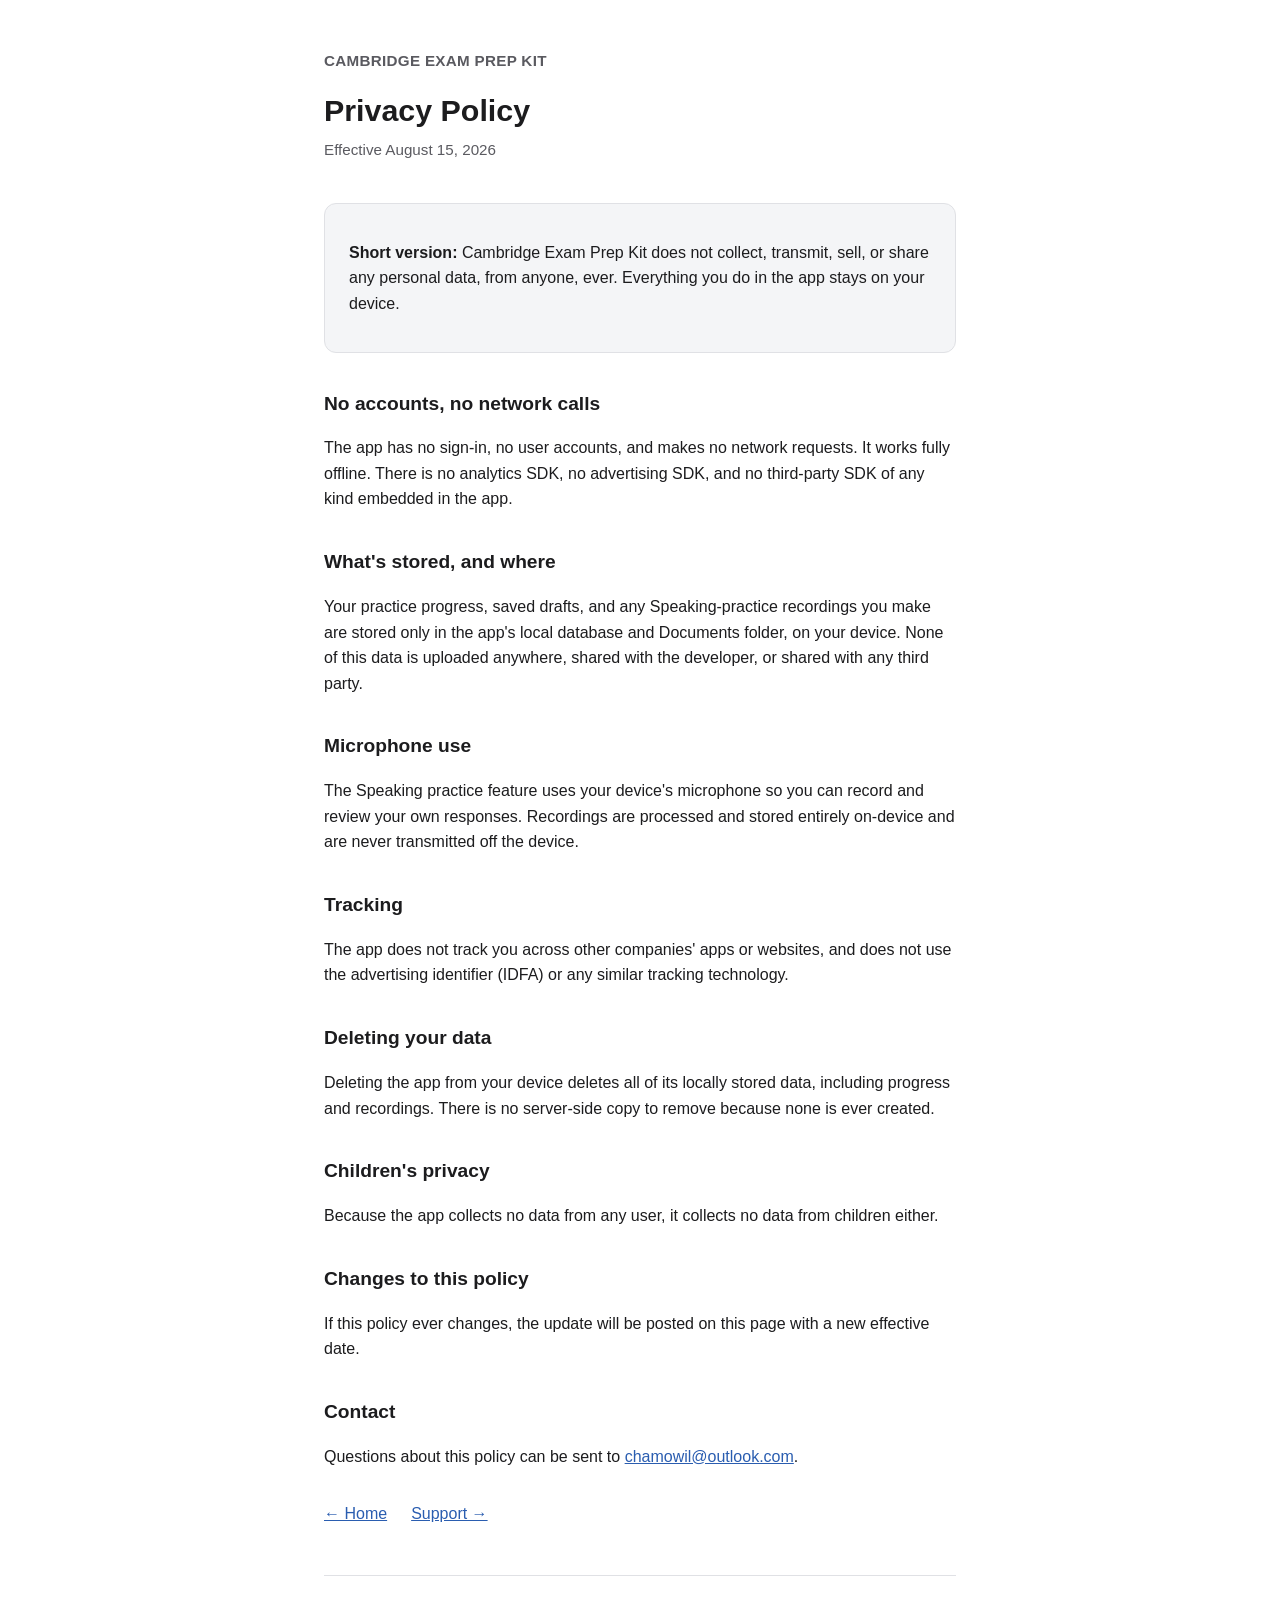
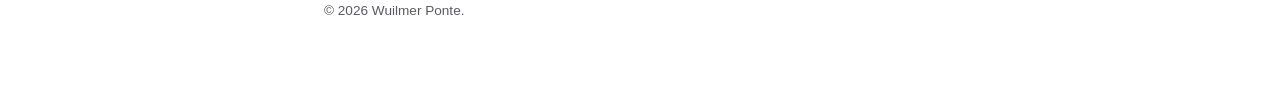
==== privacy.html @ 25a572f2 "Add Support and Privacy Policy pages for Cambridge Exam Prep Kit" ====
<!doctype html>
<html lang="en">
<head>
<meta charset="utf-8">
<meta name="viewport" content="width=device-width, initial-scale=1">
<title>Privacy Policy — Cambridge Exam Prep Kit</title>
<link rel="stylesheet" href="style.css">
</head>
<body>
<div class="wrap">
  <header class="page">
    <a class="mark" href="index.html">CAMBRIDGE EXAM PREP KIT</a>
    <h1>Privacy Policy</h1>
    <p class="subtitle">Effective August 15, 2026</p>
  </header>

  <div class="card">
    <p><strong>Short version:</strong> Cambridge Exam Prep Kit does not collect, transmit, sell, or share any personal data, from anyone, ever. Everything you do in the app stays on your device.</p>
  </div>

  <h2>No accounts, no network calls</h2>
  <p>The app has no sign-in, no user accounts, and makes no network requests. It works fully offline. There is no analytics SDK, no advertising SDK, and no third-party SDK of any kind embedded in the app.</p>

  <h2>What's stored, and where</h2>
  <p>Your practice progress, saved drafts, and any Speaking-practice recordings you make are stored only in the app's local database and Documents folder, on your device. None of this data is uploaded anywhere, shared with the developer, or shared with any third party.</p>

  <h2>Microphone use</h2>
  <p>The Speaking practice feature uses your device's microphone so you can record and review your own responses. Recordings are processed and stored entirely on-device and are never transmitted off the device.</p>

  <h2>Tracking</h2>
  <p>The app does not track you across other companies' apps or websites, and does not use the advertising identifier (IDFA) or any similar tracking technology.</p>

  <h2>Deleting your data</h2>
  <p>Deleting the app from your device deletes all of its locally stored data, including progress and recordings. There is no server-side copy to remove because none is ever created.</p>

  <h2>Children's privacy</h2>
  <p>Because the app collects no data from any user, it collects no data from children either.</p>

  <h2>Changes to this policy</h2>
  <p>If this policy ever changes, the update will be posted on this page with a new effective date.</p>

  <h2>Contact</h2>
  <p>Questions about this policy can be sent to <a href="mailto:chamowil@outlook.com">chamowil@outlook.com</a>.</p>

  <div class="nav-links">
    <a href="index.html">← Home</a>
    <a href="support.html">Support →</a>
  </div>

  <footer>
    &copy; 2026 Wuilmer Ponte.
  </footer>
</div>
</body>
</html>
---- style.css ----
:root {
  --bg: #ffffff;
  --fg: #1c1c1e;
  --muted: #5a5a60;
  --accent: #2a5db0;
  --card: #f4f5f7;
  --border: #e0e1e5;
}

@media (prefers-color-scheme: dark) {
  :root {
    --bg: #121214;
    --fg: #f0f0f2;
    --muted: #a8a8ae;
    --accent: #7fb0ff;
    --card: #1c1c1f;
    --border: #2c2c30;
  }
}

* { box-sizing: border-box; }

body {
  margin: 0;
  background: var(--bg);
  color: var(--fg);
  font-family: -apple-system, BlinkMacSystemFont, "Segoe UI", Helvetica, Arial, sans-serif;
  line-height: 1.6;
}

.wrap {
  max-width: 680px;
  margin: 0 auto;
  padding: 3rem 1.5rem 5rem;
}

header.page {
  margin-bottom: 2.5rem;
}

.mark {
  font-weight: 700;
  font-size: 0.95rem;
  letter-spacing: 0.02em;
  color: var(--muted);
  text-decoration: none;
}

h1 {
  font-size: 1.9rem;
  margin: 0.75rem 0 0.25rem;
}

.subtitle {
  color: var(--muted);
  margin: 0 0 0.5rem;
  font-size: 0.95rem;
}

h2 {
  font-size: 1.2rem;
  margin-top: 2.2rem;
}

p, li {
  color: var(--fg);
}

a {
  color: var(--accent);
}

.card {
  background: var(--card);
  border: 1px solid var(--border);
  border-radius: 12px;
  padding: 1.25rem 1.5rem;
  margin: 1.5rem 0;
}

.nav-links {
  display: flex;
  gap: 1.5rem;
  margin-top: 2rem;
}

footer {
  margin-top: 3rem;
  padding-top: 1.5rem;
  border-top: 1px solid var(--border);
  color: var(--muted);
  font-size: 0.85rem;
}

ul {
  padding-left: 1.2rem;
}
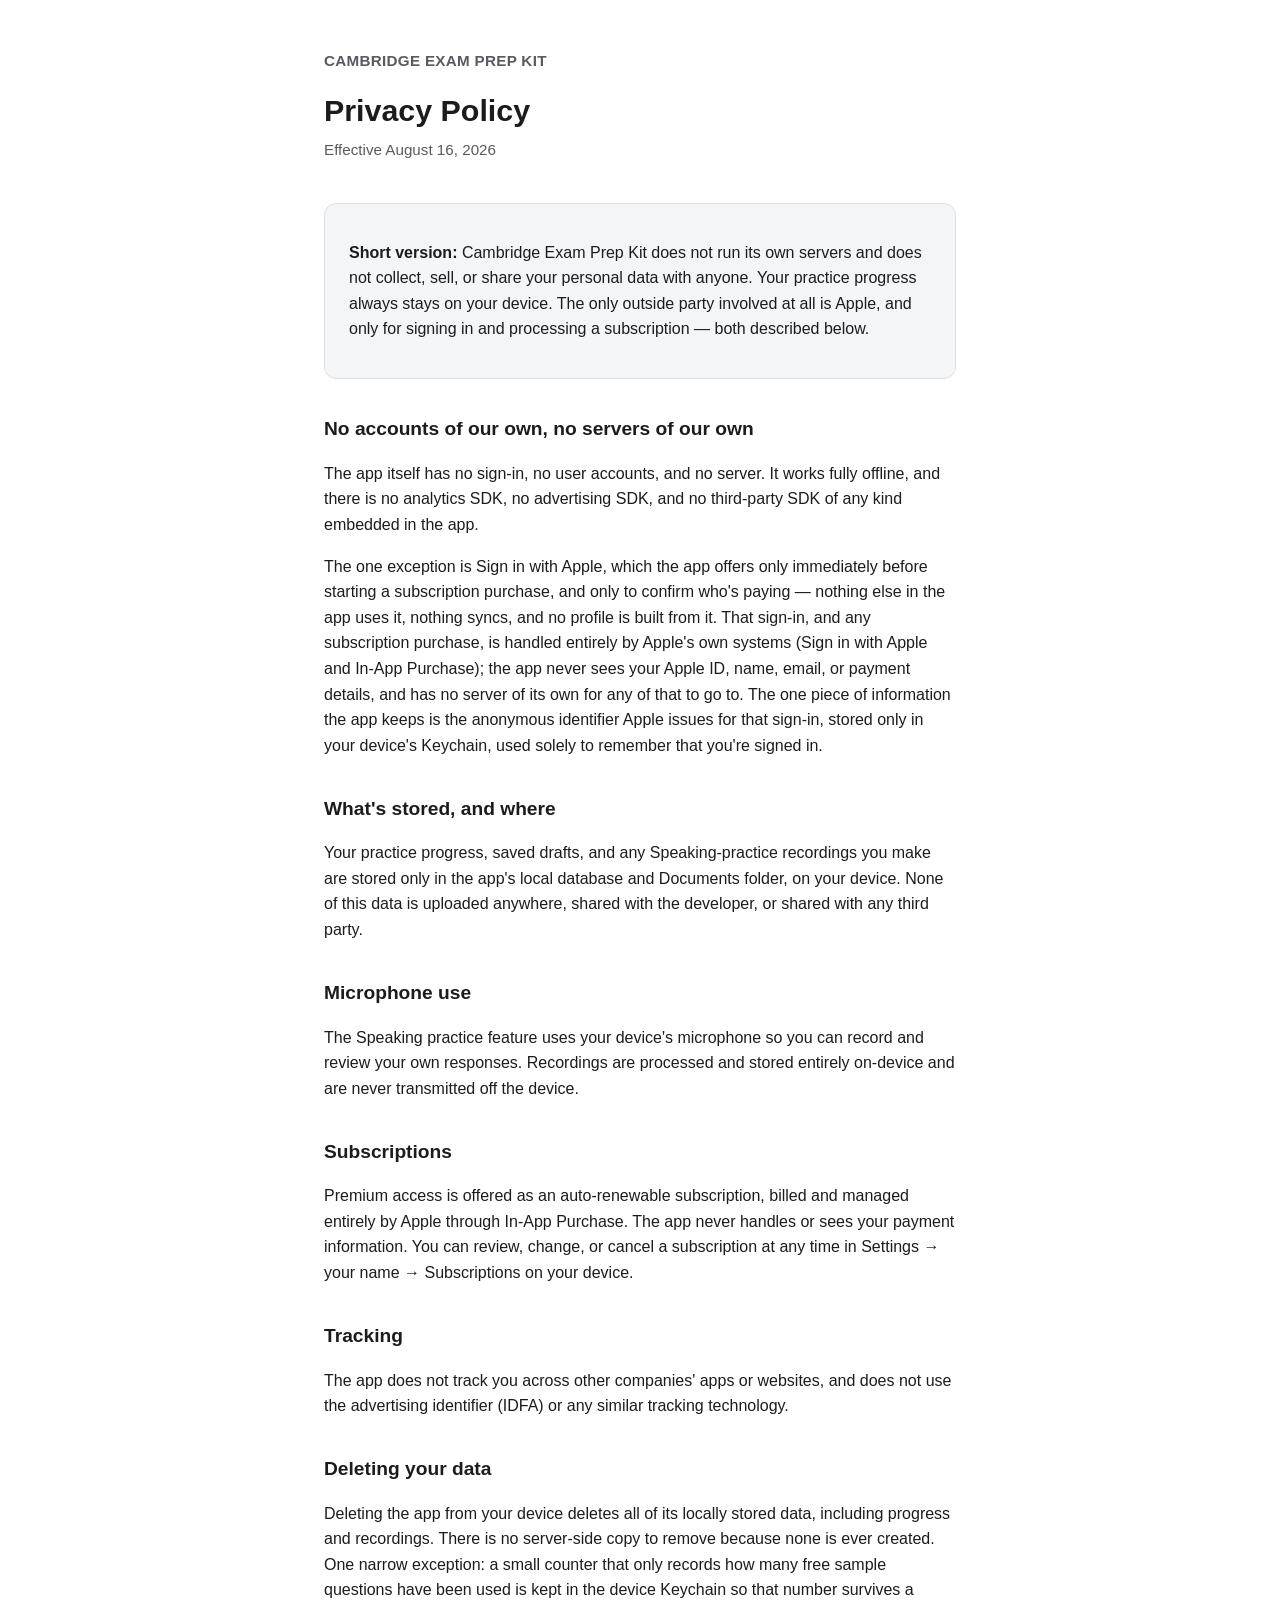
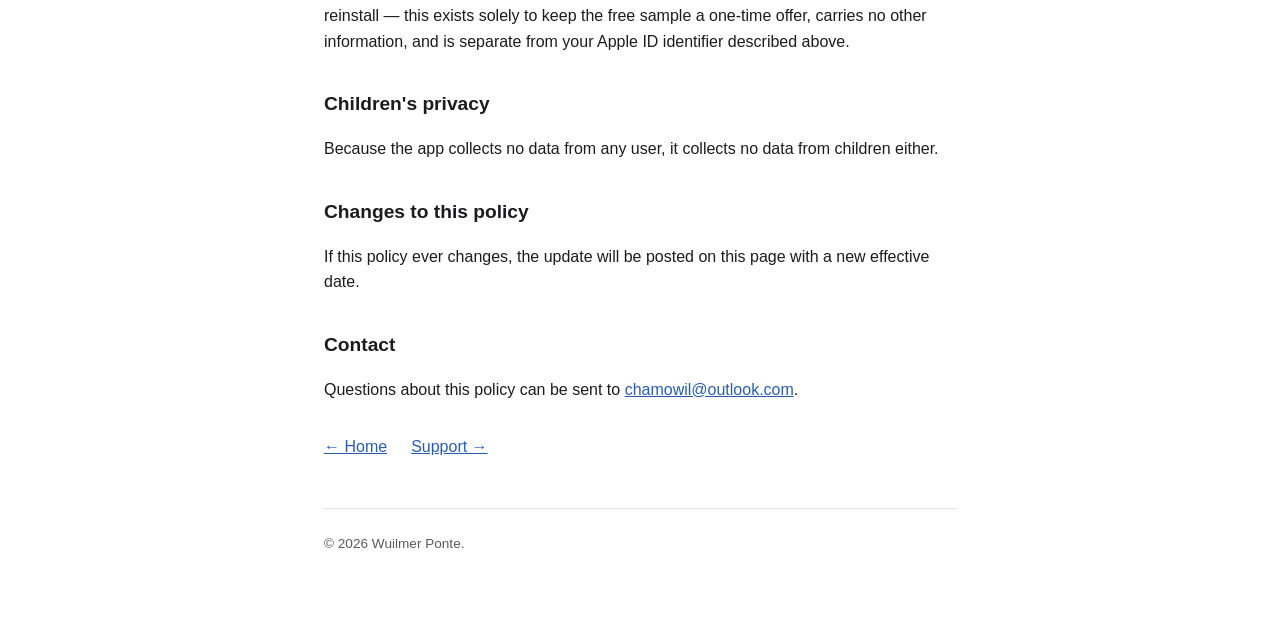
==== commit 2fb05152: "Reflect Sign in with Apple, subscriptions, and the free-sample ledger The privacy policy and support" ====
--- a/privacy.html
+++ b/privacy.html
@@ -11,15 +11,16 @@
   <header class="page">
     <a class="mark" href="index.html">CAMBRIDGE EXAM PREP KIT</a>
     <h1>Privacy Policy</h1>
-    <p class="subtitle">Effective August 15, 2026</p>
+    <p class="subtitle">Effective August 16, 2026</p>
   </header>
 
   <div class="card">
-    <p><strong>Short version:</strong> Cambridge Exam Prep Kit does not collect, transmit, sell, or share any personal data, from anyone, ever. Everything you do in the app stays on your device.</p>
+    <p><strong>Short version:</strong> Cambridge Exam Prep Kit does not run its own servers and does not collect, sell, or share your personal data with anyone. Your practice progress always stays on your device. The only outside party involved at all is Apple, and only for signing in and processing a subscription — both described below.</p>
   </div>
 
-  <h2>No accounts, no network calls</h2>
-  <p>The app has no sign-in, no user accounts, and makes no network requests. It works fully offline. There is no analytics SDK, no advertising SDK, and no third-party SDK of any kind embedded in the app.</p>
+  <h2>No accounts of our own, no servers of our own</h2>
+  <p>The app itself has no sign-in, no user accounts, and no server. It works fully offline, and there is no analytics SDK, no advertising SDK, and no third-party SDK of any kind embedded in the app.</p>
+  <p>The one exception is Sign in with Apple, which the app offers only immediately before starting a subscription purchase, and only to confirm who's paying — nothing else in the app uses it, nothing syncs, and no profile is built from it. That sign-in, and any subscription purchase, is handled entirely by Apple's own systems (Sign in with Apple and In-App Purchase); the app never sees your Apple ID, name, email, or payment details, and has no server of its own for any of that to go to. The one piece of information the app keeps is the anonymous identifier Apple issues for that sign-in, stored only in your device's Keychain, used solely to remember that you're signed in.</p>
 
   <h2>What's stored, and where</h2>
   <p>Your practice progress, saved drafts, and any Speaking-practice recordings you make are stored only in the app's local database and Documents folder, on your device. None of this data is uploaded anywhere, shared with the developer, or shared with any third party.</p>
@@ -27,11 +28,14 @@
   <h2>Microphone use</h2>
   <p>The Speaking practice feature uses your device's microphone so you can record and review your own responses. Recordings are processed and stored entirely on-device and are never transmitted off the device.</p>
 
+  <h2>Subscriptions</h2>
+  <p>Premium access is offered as an auto-renewable subscription, billed and managed entirely by Apple through In-App Purchase. The app never handles or sees your payment information. You can review, change, or cancel a subscription at any time in Settings → your name → Subscriptions on your device.</p>
+
   <h2>Tracking</h2>
   <p>The app does not track you across other companies' apps or websites, and does not use the advertising identifier (IDFA) or any similar tracking technology.</p>
 
   <h2>Deleting your data</h2>
-  <p>Deleting the app from your device deletes all of its locally stored data, including progress and recordings. There is no server-side copy to remove because none is ever created.</p>
+  <p>Deleting the app from your device deletes all of its locally stored data, including progress and recordings. There is no server-side copy to remove because none is ever created. One narrow exception: a small counter that only records how many free sample questions have been used is kept in the device Keychain so that number survives a reinstall — this exists solely to keep the free sample a one-time offer, carries no other information, and is separate from your Apple ID identifier described above.</p>
 
   <h2>Children's privacy</h2>
   <p>Because the app collects no data from any user, it collects no data from children either.</p>
